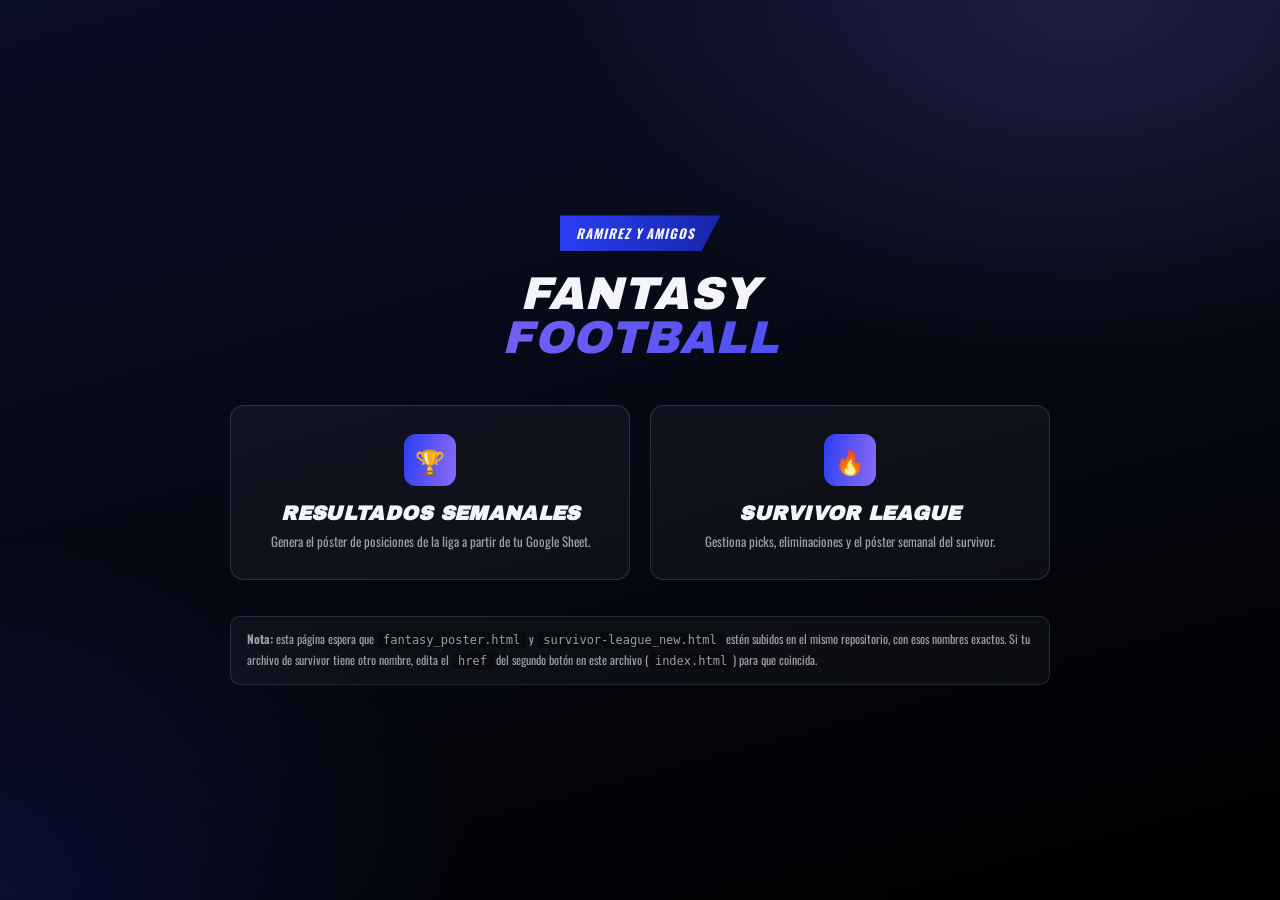
==== index.html @ d05c42fa "Add files via upload" ====
<!DOCTYPE html>
<html lang="es">
<head>
<meta charset="UTF-8">
<meta name="viewport" content="width=device-width, initial-scale=1.0">
<title>Ramirez y Amigos — Herramientas</title>
<link rel="preconnect" href="https://fonts.googleapis.com">
<link href="https://fonts.googleapis.com/css2?family=Oswald:wght@400;500;600;700&family=Archivo+Black&display=swap" rel="stylesheet">
<style>
  :root{
    --field:#050814;
    --panel:#0b1030;
    --blue:#2b3ef5;
    --purple:#8b6cf5;
    --chalk:#f4f5fb;
    --chalk-dim: rgba(244,245,251,0.62);
  }
  *{box-sizing:border-box;}
  html,body{margin:0;padding:0;}
  body{
    font-family:'Oswald', Arial, sans-serif;
    min-height:100vh;
    color:var(--chalk);
    background:
      radial-gradient(ellipse 900px 600px at 85% 0%, rgba(139,108,245,0.18) 0%, rgba(139,108,245,0) 60%),
      radial-gradient(ellipse 800px 600px at 0% 100%, rgba(43,62,245,0.16) 0%, rgba(43,62,245,0) 60%),
      linear-gradient(165deg, #0a0e26 0%, #05070f 60%, #000 100%);
    display:flex;
    align-items:center;
    justify-content:center;
    padding:24px;
  }
  .wrap{max-width:820px; width:100%; text-align:center;}

  .league-tag{
    display:inline-block;
    font-weight:700; font-style:italic; text-transform:uppercase;
    letter-spacing:1px; font-size:13px; color:var(--chalk);
    background:linear-gradient(100deg, var(--blue) 0%, #1626a8 100%);
    padding:8px 26px 8px 16px; margin-bottom:22px;
    clip-path: polygon(0 0, 100% 0, 88% 100%, 0% 100%);
  }

  .wordmark{font-family:'Archivo Black', 'Oswald', sans-serif; font-style:italic; line-height:0.95; margin-bottom:44px;}
  .wordmark .line1{font-size:46px; color:var(--chalk); letter-spacing:0.5px;}
  .wordmark .line2{
    font-size:46px; letter-spacing:0.5px;
    background: linear-gradient(100deg, var(--purple) 10%, var(--blue) 100%);
    -webkit-background-clip:text; background-clip:text; color:transparent;
  }

  .cards{display:grid; grid-template-columns:1fr 1fr; gap:20px;}
  @media (max-width:640px){ .cards{grid-template-columns:1fr;} }

  .card{
    display:block; text-decoration:none;
    background:rgba(255,255,255,0.04);
    border:1.5px solid rgba(150,165,255,0.2);
    border-radius:14px;
    padding:28px 22px;
    transition:transform .15s ease, border-color .15s ease, background .15s ease;
  }
  .card:hover{ transform:translateY(-3px); border-color:var(--purple); background:rgba(255,255,255,0.07); }
  .card .icon{
    width:52px; height:52px; margin:0 auto 16px;
    border-radius:12px;
    display:flex; align-items:center; justify-content:center;
    background:linear-gradient(100deg, var(--blue) 0%, var(--purple) 100%);
    font-size:24px;
  }
  .card h2{
    font-family:'Archivo Black', sans-serif; font-style:italic;
    font-size:20px; margin:0 0 8px; letter-spacing:0.3px; color:var(--chalk);
    text-transform:uppercase;
  }
  .card p{font-size:13px; color:var(--chalk-dim); margin:0; line-height:1.5;}

  .missing-note{
    margin-top:36px; font-size:12px; color:var(--chalk-dim);
    background:rgba(255,255,255,0.04); border:1px solid rgba(150,165,255,0.16);
    border-radius:10px; padding:12px 16px; text-align:left; line-height:1.6;
  }
  .missing-note code{background:rgba(0,0,0,0.3); padding:1px 6px; border-radius:4px;}
</style>
</head>
<body>
  <div class="wrap">
    <div class="league-tag" id="leagueTag">RAMIREZ Y AMIGOS</div>
    <div class="wordmark">
      <div class="line1">FANTASY</div>
      <div class="line2">FOOTBALL</div>
    </div>

    <div class="cards">
      <a class="card" href="fantasy_poster.html">
        <div class="icon">🏆</div>
        <h2>Resultados Semanales</h2>
        <p>Genera el póster de posiciones de la liga a partir de tu Google Sheet.</p>
      </a>
      <a class="card" href="survivor-league_new.html">
        <div class="icon">🔥</div>
        <h2>Survivor League</h2>
        <p>Gestiona picks, eliminaciones y el póster semanal del survivor.</p>
      </a>
    </div>

    <div class="missing-note">
      <strong>Nota:</strong> esta página espera que <code>fantasy_poster.html</code> y <code>survivor-league_new.html</code> estén subidos en el mismo repositorio, con esos nombres exactos. Si tu archivo de survivor tiene otro nombre, edita el <code>href</code> del segundo botón en este archivo (<code>index.html</code>) para que coincida.
    </div>
  </div>
</body>
</html>
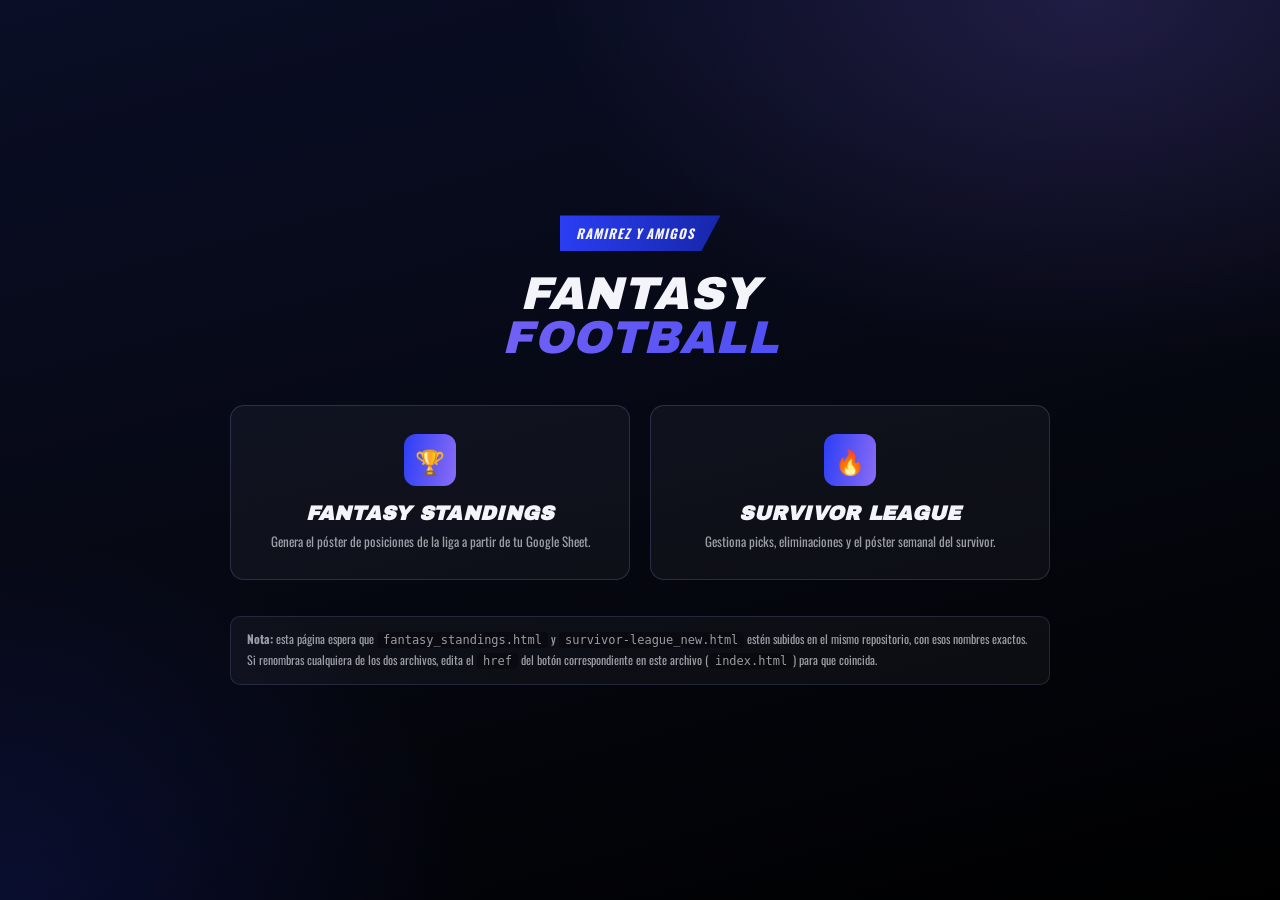
==== commit 8f97a774: "Rename fantasy poster to fantasy_standings, update survivor league page Co-Authored-By: Claude Sonne" ====
--- a/index.html
+++ b/index.html
@@ -92,9 +92,9 @@
     </div>
 
     <div class="cards">
-      <a class="card" href="fantasy_poster.html">
+      <a class="card" href="fantasy_standings.html">
         <div class="icon">🏆</div>
-        <h2>Resultados Semanales</h2>
+        <h2>Fantasy Standings</h2>
         <p>Genera el póster de posiciones de la liga a partir de tu Google Sheet.</p>
       </a>
       <a class="card" href="survivor-league_new.html">
@@ -105,7 +105,7 @@
     </div>
 
     <div class="missing-note">
-      <strong>Nota:</strong> esta página espera que <code>fantasy_poster.html</code> y <code>survivor-league_new.html</code> estén subidos en el mismo repositorio, con esos nombres exactos. Si tu archivo de survivor tiene otro nombre, edita el <code>href</code> del segundo botón en este archivo (<code>index.html</code>) para que coincida.
+      <strong>Nota:</strong> esta página espera que <code>fantasy_standings.html</code> y <code>survivor-league_new.html</code> estén subidos en el mismo repositorio, con esos nombres exactos. Si renombras cualquiera de los dos archivos, edita el <code>href</code> del botón correspondiente en este archivo (<code>index.html</code>) para que coincida.
     </div>
   </div>
 </body>
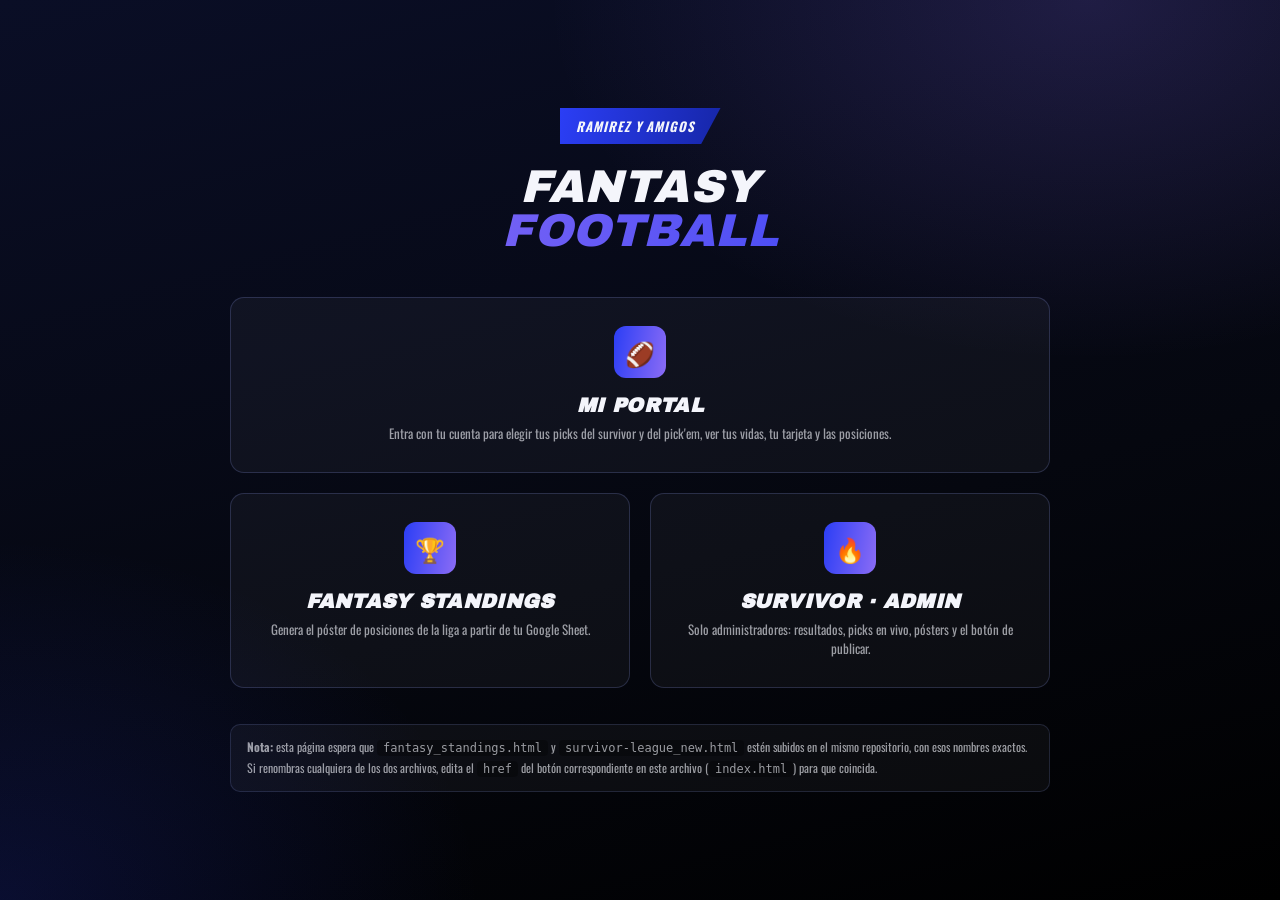
==== commit 0584a481: "Add Supabase login, player portal, and pick'em with publish flow - portal.html: players log in to ma" ====
--- a/index.html
+++ b/index.html
@@ -50,6 +50,7 @@
   }
 
   .cards{display:grid; grid-template-columns:1fr 1fr; gap:20px;}
+  .card-wide{grid-column:1 / -1;}
   @media (max-width:640px){ .cards{grid-template-columns:1fr;} }
 
   .card{
@@ -92,6 +93,11 @@
     </div>
 
     <div class="cards">
+      <a class="card card-wide" href="portal.html">
+        <div class="icon">🏈</div>
+        <h2>Mi Portal</h2>
+        <p>Entra con tu cuenta para elegir tus picks del survivor y del pick'em, ver tus vidas, tu tarjeta y las posiciones.</p>
+      </a>
       <a class="card" href="fantasy_standings.html">
         <div class="icon">🏆</div>
         <h2>Fantasy Standings</h2>
@@ -99,8 +105,8 @@
       </a>
       <a class="card" href="survivor-league_new.html">
         <div class="icon">🔥</div>
-        <h2>Survivor League</h2>
-        <p>Gestiona picks, eliminaciones y el póster semanal del survivor.</p>
+        <h2>Survivor · Admin</h2>
+        <p>Solo administradores: resultados, picks en vivo, pósters y el botón de publicar.</p>
       </a>
     </div>
 
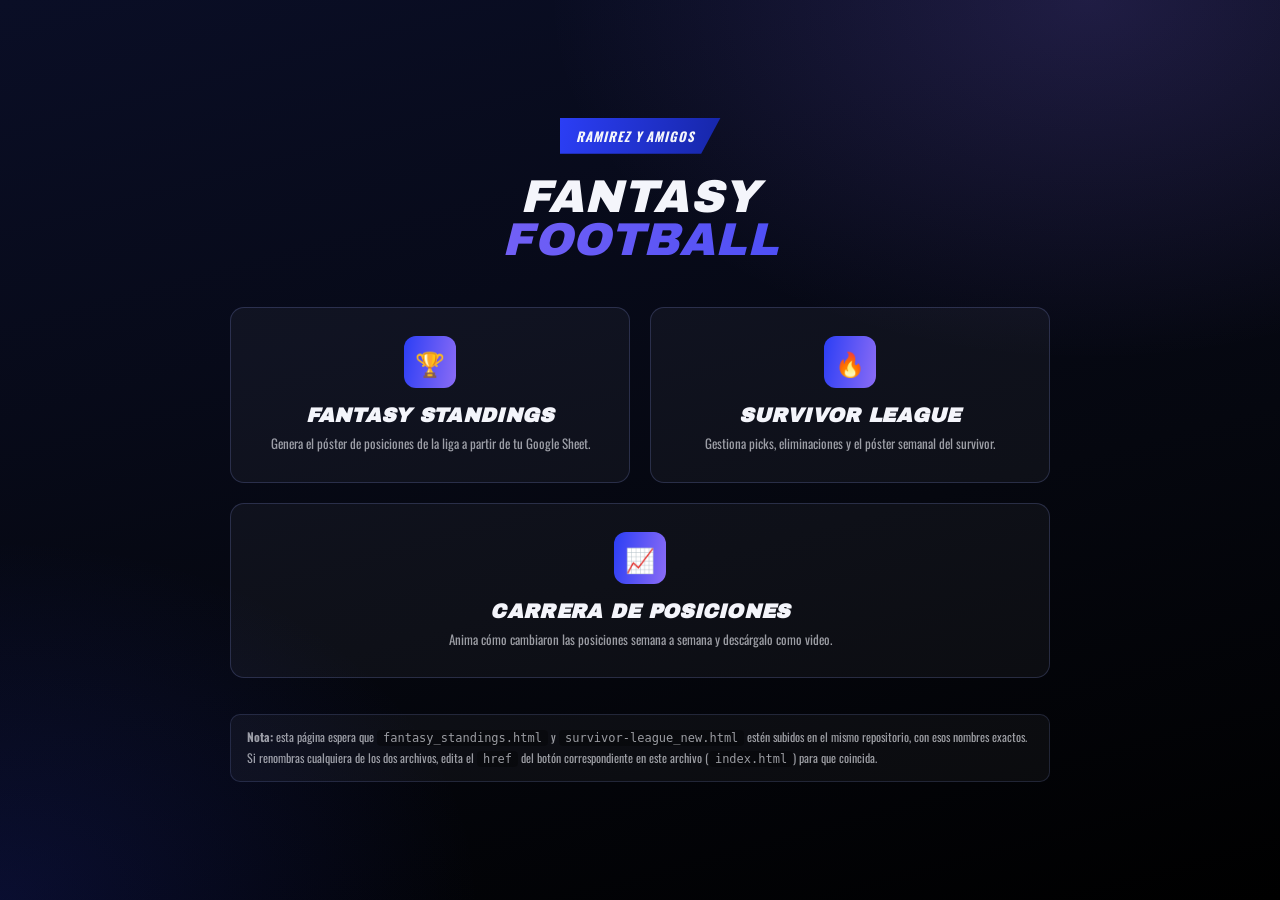
==== commit afdf3999: "Add week-by-week standings race chart page Animated bump chart (ranks or points) built from the publ" ====
--- a/index.html
+++ b/index.html
@@ -93,11 +93,6 @@
     </div>
 
     <div class="cards">
-      <a class="card card-wide" href="portal.html">
-        <div class="icon">🏈</div>
-        <h2>Mi Portal</h2>
-        <p>Entra con tu cuenta para elegir tus picks del survivor y del pick'em, ver tus vidas, tu tarjeta y las posiciones.</p>
-      </a>
       <a class="card" href="fantasy_standings.html">
         <div class="icon">🏆</div>
         <h2>Fantasy Standings</h2>
@@ -105,8 +100,13 @@
       </a>
       <a class="card" href="survivor-league_new.html">
         <div class="icon">🔥</div>
-        <h2>Survivor · Admin</h2>
-        <p>Solo administradores: resultados, picks en vivo, pósters y el botón de publicar.</p>
+        <h2>Survivor League</h2>
+        <p>Gestiona picks, eliminaciones y el póster semanal del survivor.</p>
+      </a>
+      <a class="card card-wide" href="race.html">
+        <div class="icon">📈</div>
+        <h2>Carrera de Posiciones</h2>
+        <p>Anima cómo cambiaron las posiciones semana a semana y descárgalo como video.</p>
       </a>
     </div>
 
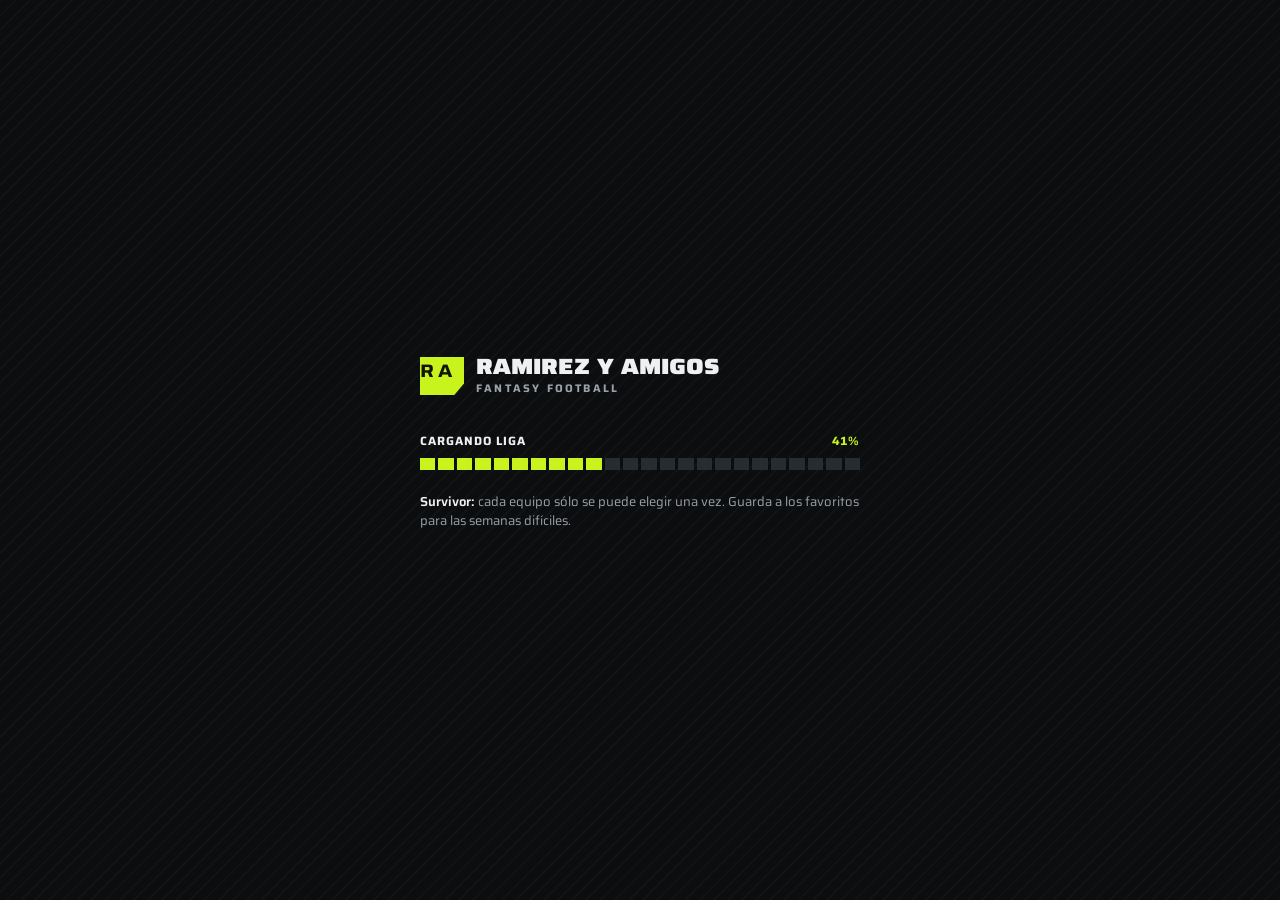
==== commit a0963ab7: "Redesign UI with dashboard theme and fix all-survived survivor weeks - Landing page rebuilt as a cha" ====
--- a/index.html
+++ b/index.html
@@ -3,116 +3,487 @@
 <head>
 <meta charset="UTF-8">
 <meta name="viewport" content="width=device-width, initial-scale=1.0">
-<title>Ramirez y Amigos — Herramientas</title>
+<title>Ramirez y Amigos — Fantasy Football</title>
 <link rel="preconnect" href="https://fonts.googleapis.com">
-<link href="https://fonts.googleapis.com/css2?family=Oswald:wght@400;500;600;700&family=Archivo+Black&display=swap" rel="stylesheet">
+<link rel="preconnect" href="https://fonts.gstatic.com" crossorigin>
+<link href="https://fonts.googleapis.com/css2?family=Saira:wdth,wght@100..125,300..900&display=swap" rel="stylesheet">
 <style>
   :root{
-    --field:#050814;
-    --panel:#0b1030;
-    --blue:#2b3ef5;
-    --purple:#8b6cf5;
-    --chalk:#f4f5fb;
-    --chalk-dim: rgba(244,245,251,0.62);
+    --bg:#0b0d0f;
+    --surface:#15181b;
+    --surface-2:#1d2125;
+    --surface-3:#272c31;
+    --line:rgba(255,255,255,0.07);
+    --text:#eef0f1;
+    --dim:#9aa1a8;
+    --faint:#646c74;
+    --lime:#c8f31d;
+    --lime-ink:#101400;
+    --strip:#d9dcdf;
+    --gold:#f4c724;
+    --stripes:repeating-linear-gradient(135deg, rgba(255,255,255,0.022) 0 2px, transparent 2px 10px);
   }
   *{box-sizing:border-box;}
-  html,body{margin:0;padding:0;}
+  html,body{margin:0;}
   body{
-    font-family:'Oswald', Arial, sans-serif;
-    min-height:100vh;
-    color:var(--chalk);
-    background:
-      radial-gradient(ellipse 900px 600px at 85% 0%, rgba(139,108,245,0.18) 0%, rgba(139,108,245,0) 60%),
-      radial-gradient(ellipse 800px 600px at 0% 100%, rgba(43,62,245,0.16) 0%, rgba(43,62,245,0) 60%),
-      linear-gradient(165deg, #0a0e26 0%, #05070f 60%, #000 100%);
-    display:flex;
-    align-items:center;
-    justify-content:center;
-    padding:24px;
-  }
-  .wrap{max-width:820px; width:100%; text-align:center;}
-
-  .league-tag{
-    display:inline-block;
-    font-weight:700; font-style:italic; text-transform:uppercase;
-    letter-spacing:1px; font-size:13px; color:var(--chalk);
-    background:linear-gradient(100deg, var(--blue) 0%, #1626a8 100%);
-    padding:8px 26px 8px 16px; margin-bottom:22px;
-    clip-path: polygon(0 0, 100% 0, 88% 100%, 0% 100%);
-  }
-
-  .wordmark{font-family:'Archivo Black', 'Oswald', sans-serif; font-style:italic; line-height:0.95; margin-bottom:44px;}
-  .wordmark .line1{font-size:46px; color:var(--chalk); letter-spacing:0.5px;}
-  .wordmark .line2{
-    font-size:46px; letter-spacing:0.5px;
-    background: linear-gradient(100deg, var(--purple) 10%, var(--blue) 100%);
-    -webkit-background-clip:text; background-clip:text; color:transparent;
-  }
-
-  .cards{display:grid; grid-template-columns:1fr 1fr; gap:20px;}
-  .card-wide{grid-column:1 / -1;}
-  @media (max-width:640px){ .cards{grid-template-columns:1fr;} }
-
-  .card{
-    display:block; text-decoration:none;
-    background:rgba(255,255,255,0.04);
-    border:1.5px solid rgba(150,165,255,0.2);
-    border-radius:14px;
-    padding:28px 22px;
-    transition:transform .15s ease, border-color .15s ease, background .15s ease;
-  }
-  .card:hover{ transform:translateY(-3px); border-color:var(--purple); background:rgba(255,255,255,0.07); }
-  .card .icon{
-    width:52px; height:52px; margin:0 auto 16px;
-    border-radius:12px;
-    display:flex; align-items:center; justify-content:center;
-    background:linear-gradient(100deg, var(--blue) 0%, var(--purple) 100%);
-    font-size:24px;
-  }
-  .card h2{
-    font-family:'Archivo Black', sans-serif; font-style:italic;
-    font-size:20px; margin:0 0 8px; letter-spacing:0.3px; color:var(--chalk);
-    text-transform:uppercase;
-  }
-  .card p{font-size:13px; color:var(--chalk-dim); margin:0; line-height:1.5;}
-
-  .missing-note{
-    margin-top:36px; font-size:12px; color:var(--chalk-dim);
-    background:rgba(255,255,255,0.04); border:1px solid rgba(150,165,255,0.16);
-    border-radius:10px; padding:12px 16px; text-align:left; line-height:1.6;
-  }
-  .missing-note code{background:rgba(0,0,0,0.3); padding:1px 6px; border-radius:4px;}
+    min-height:100vh; background:var(--bg); color:var(--text);
+    font-family:'Saira', system-ui, sans-serif; font-size:14px;
+    -webkit-font-smoothing:antialiased;
+  }
+  /* Resplandor lima arriba y filo lima a la izquierda, como en la referencia */
+  body::before{
+    content:""; position:fixed; inset:0 0 auto 0; height:340px; pointer-events:none; z-index:0;
+    background:radial-gradient(ellipse 70% 100% at 50% 0%, rgba(200,243,29,0.20) 0%, rgba(200,243,29,0) 70%);
+  }
+  body::after{
+    content:""; position:fixed; left:0; top:0; bottom:0; width:5px; pointer-events:none; z-index:0;
+    background:linear-gradient(180deg, var(--lime) 0%, rgba(200,243,29,0.25) 60%, rgba(200,243,29,0) 100%);
+  }
+  a{color:inherit;}
+  .wide{font-stretch:125%; font-weight:800; text-transform:uppercase; letter-spacing:.01em;}
+  .mk{display:inline-flex; align-items:center; gap:7px;}
+  .mk::before{
+    content:""; width:11px; height:8px; flex:0 0 auto; background:var(--lime);
+    clip-path:polygon(0 0, 62% 0, 100% 50%, 62% 100%, 0 100%);
+  }
+
+  .shell{position:relative; z-index:1; max-width:1240px; margin:0 auto; padding:28px clamp(16px,3vw,32px) 48px;}
+
+  /* ───────── Barra superior ───────── */
+  .topbar{display:flex; align-items:stretch; background:var(--surface); border:1px solid var(--line); min-height:58px;}
+  .brand{
+    display:flex; align-items:center; gap:12px; padding:0 22px 0 16px;
+    background:var(--lime); color:var(--lime-ink); text-decoration:none;
+  }
+  .brand__mark{
+    width:34px; height:30px; display:grid; place-items:center;
+    background:var(--lime-ink); color:var(--lime); font-stretch:125%; font-weight:900; font-size:14px;
+    clip-path:polygon(0 0,100% 0,100% 70%,78% 100%,0 100%);
+  }
+  .brand__name{line-height:1;}
+  .brand__name b{display:block; font-stretch:125%; font-weight:900; font-size:16px; letter-spacing:.01em;}
+  .brand__name span{font-size:10px; font-weight:700; letter-spacing:.2em; text-transform:uppercase;}
+  .role{
+    display:flex; flex-direction:column; justify-content:center; gap:1px; padding:0 18px;
+    background:var(--surface-3); min-width:170px;
+  }
+  .role small{font-size:11px; color:var(--dim);}
+  .role b{font-stretch:125%; font-weight:800; font-size:13px; text-transform:uppercase;}
+  .nav{display:flex; align-items:stretch; margin:0 auto; padding:0 12px;}
+  .nav a{
+    position:relative; display:flex; align-items:center; gap:8px; padding:0 16px;
+    text-decoration:none; font-stretch:115%; font-weight:700; font-size:12px; letter-spacing:.06em;
+    text-transform:uppercase; color:var(--dim); transition:color .2s;
+  }
+  .nav a svg{width:15px; height:15px;}
+  .nav a::after{
+    content:""; position:absolute; left:12px; right:12px; top:0; height:3px; background:var(--lime);
+    transform:scaleX(0); transition:transform .3s cubic-bezier(.7,0,.2,1);
+  }
+  .nav a:hover, .nav a.is-current{color:var(--text);}
+  .nav a:hover::after, .nav a.is-current::after{transform:scaleX(1);}
+  .season-pill{
+    align-self:center; margin-right:14px; display:inline-flex; align-items:center; gap:8px;
+    padding:7px 14px; border-radius:99px; background:var(--lime); color:var(--lime-ink);
+    font-stretch:115%; font-weight:800; font-size:11px; letter-spacing:.08em; text-transform:uppercase; white-space:nowrap;
+  }
+  .season-pill::before{content:""; width:7px; height:7px; border-radius:50%; background:var(--lime-ink);}
+
+  .subnav{
+    display:flex; justify-content:center; gap:28px; padding:9px 16px;
+    background:var(--strip); color:#22262a; font-size:12px; font-weight:500;
+  }
+  .subnav a{text-decoration:none;}
+  .subnav a:hover{text-decoration:underline; text-underline-offset:3px;}
+
+  /* ───────── Panel principal ───────── */
+  .board{
+    background:var(--surface) var(--stripes); border:1px solid var(--line); border-top:0;
+    padding:clamp(20px,3vw,34px);
+  }
+  .overview{display:grid; grid-template-columns:minmax(0,1.15fr) minmax(0,1fr) minmax(0,.9fr); gap:28px; align-items:start;}
+  .greet{font-size:22px; font-weight:600; margin:0 0 16px; font-stretch:105%;}
+  .tiles{display:grid; grid-template-columns:repeat(3,1fr); gap:6px;}
+  .tile{
+    position:relative; overflow:hidden; background:var(--surface-2); padding:44px 12px 12px; min-height:118px;
+  }
+  .tile__icon{position:absolute; top:10px; right:10px; width:40px; height:40px; color:rgba(255,255,255,0.08);}
+  .tile__num{font-stretch:110%; font-weight:700; font-size:30px; line-height:1; font-variant-numeric:tabular-nums;}
+  .tile__lbl{font-size:12px; color:var(--dim); margin-top:6px;}
+  .wide-btn{margin-top:6px; width:100%;}
+  .meta{margin-top:12px; font-size:11px; color:var(--faint);}
+
+  .block-head{font-size:13px; font-weight:600; margin-bottom:6px;}
+  .block-sub{font-size:12px; color:var(--faint); line-height:1.4; margin-bottom:14px;}
+  .level{display:flex; align-items:center; gap:10px; margin:2px 0 4px;}
+  .level__badge{width:22px; height:24px; background:var(--lime); clip-path:polygon(50% 0,100% 22%,100% 74%,50% 100%,0 74%,0 22%);}
+  .level__name{font-size:30px; line-height:1;}
+  .level__sub{font-size:12px; color:var(--dim); margin-bottom:12px;}
+  .segs{display:grid; grid-template-columns:repeat(18,1fr); gap:3px; margin-bottom:8px;}
+  .segs i{height:12px; background:var(--surface-3); transform-origin:left;}
+  .segs i.on{background:var(--lime);}
+  .segs i.now{background:var(--lime); box-shadow:0 0 12px rgba(200,243,29,0.7);}
+  .segs-legend{display:flex; justify-content:space-between; font-size:11px; color:var(--faint); font-weight:600; text-transform:uppercase;}
+  .badges{display:flex; gap:8px; margin-top:20px; align-items:center;}
+  .hex{
+    width:36px; height:40px; display:grid; place-items:center; background:var(--lime); color:var(--lime-ink);
+    clip-path:polygon(50% 0,100% 25%,100% 75%,50% 100%,0 75%,0 25%);
+  }
+  .hex svg{width:18px; height:18px;}
+
+  .club{background:#262041; padding:16px; position:relative; overflow:hidden;}
+  .club::before{content:""; position:absolute; inset:0; background:var(--stripes); pointer-events:none;}
+  .club__top{display:flex; gap:14px; align-items:center; position:relative;}
+  .club__logo{
+    width:62px; height:62px; flex:0 0 auto; display:grid; place-items:center;
+    background:#6b3fd4; font-stretch:125%; font-weight:900; font-size:22px; color:#fff;
+  }
+  .club__name{font-size:20px; line-height:1; display:flex; align-items:center; gap:8px;}
+  .tag-gold{font-size:9px; font-weight:800; letter-spacing:.08em; padding:2px 5px; background:var(--gold); color:#221a00; font-stretch:115%;}
+  .club__note{font-size:11px; color:var(--dim); margin:4px 0 8px;}
+  .club__stats{display:flex; gap:18px;}
+  .club__stats b{display:block; font-size:22px; line-height:1; font-stretch:110%;}
+  .club__stats span{font-size:10px; color:var(--dim);}
+  .next{background:var(--surface-2); padding:14px 16px; margin-top:6px;}
+  .next__row{display:flex; justify-content:space-between; align-items:center; font-size:12px; margin-bottom:10px;}
+  .next__row a{font-size:10px; font-weight:800; letter-spacing:.08em; text-transform:uppercase; text-decoration:none; font-stretch:115%;}
+  .next__title{font-size:15px; line-height:1.1; margin-bottom:8px;}
+  .next__meta{display:flex; justify-content:space-between; font-size:11px; color:var(--dim);}
+
+  /* ───────── Pestañas + tarjetas de herramientas ───────── */
+  .tabs{display:flex; gap:28px; border-bottom:1px solid var(--line); margin:34px 0 22px; position:relative;}
+  .tabs button{
+    background:none; border:0; padding:0 0 12px; cursor:pointer; font:inherit; font-size:13px; font-weight:500;
+    color:var(--faint); transition:color .2s;
+  }
+  .tabs button.is-on{color:var(--text);}
+  .tabs__ink{position:absolute; bottom:-1px; left:0; height:2px; background:var(--lime);}
+
+  .tools{display:grid; grid-template-columns:repeat(3,1fr); gap:14px;}
+  .tool{
+    position:relative; overflow:hidden; display:flex; flex-direction:column;
+    background:var(--surface-3) var(--stripes); padding:18px; min-height:236px;
+    text-decoration:none; transition:transform .3s cubic-bezier(.2,.7,.2,1), box-shadow .3s;
+  }
+  .tool::after{
+    content:""; position:absolute; inset:0; pointer-events:none; border:1px solid transparent; transition:border-color .25s;
+  }
+  .tool:hover{transform:translateY(-4px); box-shadow:0 18px 40px rgba(0,0,0,0.45);}
+  .tool:hover::after, .tool:focus-visible::after{border-color:var(--lime);}
+  .tool:focus-visible{outline:none;}
+  .tool--featured{background:linear-gradient(140deg, #3a2a6a 0%, #2a2440 45%, #242a2f 100%);}
+  .tool--featured::before{content:""; position:absolute; inset:0; background:var(--stripes); pointer-events:none;}
+  .tool > *{position:relative;}
+  .tool__flag{font-size:10px; font-weight:800; letter-spacing:.1em; color:var(--lime); text-transform:uppercase; margin-bottom:4px; font-stretch:115%;}
+  .tool__title{font-size:17px; line-height:1.08; margin:0 0 6px;}
+  .tool__place{display:flex; align-items:center; gap:6px; font-size:12px; color:var(--dim); margin-bottom:12px;}
+  .tool__place svg{width:12px; height:12px;}
+  .chips{display:flex; flex-wrap:wrap; gap:5px; margin-bottom:16px;}
+  .chips span{
+    background:rgba(255,255,255,0.08); color:var(--dim); padding:3px 8px;
+    font-size:10px; font-weight:700; letter-spacing:.06em; text-transform:uppercase;
+  }
+  .tool__line{font-size:13px; font-weight:500; margin-bottom:auto;}
+  .tool__foot{display:flex; justify-content:space-between; align-items:center; gap:10px; margin-top:18px; font-size:11px; color:var(--dim);}
+
+  /* Botón: rectángulo blanco con chevrón; el relleno lima barre al pasar (patrón uiverse) */
+  .btn{
+    position:relative; isolation:isolate; overflow:hidden; display:inline-flex; align-items:center; justify-content:center; gap:8px;
+    padding:7px 12px; background:#f2f3f4; color:#111; border:0; cursor:pointer; text-decoration:none;
+    font-family:inherit; font-stretch:115%; font-weight:800; font-size:11px; letter-spacing:.06em; text-transform:uppercase; white-space:nowrap;
+  }
+  .btn::before{
+    content:""; position:absolute; inset:0; z-index:-1; background:var(--lime);
+    transform:scaleX(0); transform-origin:left; transition:transform .35s cubic-bezier(.7,0,.2,1);
+  }
+  .btn svg{width:10px; height:10px; transition:transform .3s ease;}
+  .btn:hover::before, .tool:hover .btn::before, .tool:focus-visible .btn::before{transform:scaleX(1);}
+  .btn:hover svg, .tool:hover .btn svg{transform:translateX(3px);}
+  .btn--lime{background:var(--lime);}
+  .btn--lime::before{background:#fff;}
+
+  /* ───────── Pantalla de carga ───────── */
+  .loader{
+    position:fixed; inset:0; z-index:50; display:grid; place-items:center;
+    background:var(--bg) var(--stripes);
+  }
+  .loader__box{width:min(440px, calc(100% - 32px));}
+  .loader__brand{display:flex; align-items:center; gap:12px; margin-bottom:34px;}
+  .loader__brand .brand__mark{background:var(--lime); color:var(--lime-ink); width:44px; height:38px; font-size:18px;}
+  .loader__brand b{font-stretch:125%; font-weight:900; font-size:22px; text-transform:uppercase; line-height:1;}
+  .loader__brand span{display:block; font-size:11px; color:var(--dim); letter-spacing:.2em; text-transform:uppercase; font-weight:700;}
+  .loader__row{display:flex; justify-content:space-between; font-size:12px; font-weight:700; text-transform:uppercase; letter-spacing:.08em; margin-bottom:8px;}
+  .loader__row b{color:var(--lime); font-variant-numeric:tabular-nums;}
+  .loader .segs{grid-template-columns:repeat(24,1fr);}
+  .loader__tip{margin-top:22px; font-size:13px; color:var(--dim); line-height:1.5; min-height:40px;}
+  .loader__tip b{color:var(--text); font-weight:600;}
+  .loader.is-gone{display:none;}
+
+  @media (max-width:1020px){
+    .overview{grid-template-columns:1fr 1fr;}
+    .overview > :last-child{grid-column:1 / -1;}
+    .tools{grid-template-columns:1fr 1fr;}
+  }
+  @media (max-width:760px){
+    .topbar{flex-wrap:wrap;}
+    .role{display:none;}
+    .nav{order:3; width:100%; border-top:1px solid var(--line); overflow-x:auto; margin:0; padding:0 4px; min-height:46px;}
+    .nav a{padding:0 12px;}
+    .season-pill{margin-left:auto;}
+    .subnav{gap:16px; flex-wrap:wrap;}
+    .overview, .tools{grid-template-columns:1fr;}
+  }
+  @media (max-width:420px){ .brand__name span{display:none;} .tile__num{font-size:24px;} }
 </style>
 </head>
 <body>
-  <div class="wrap">
-    <div class="league-tag" id="leagueTag">RAMIREZ Y AMIGOS</div>
-    <div class="wordmark">
-      <div class="line1">FANTASY</div>
-      <div class="line2">FOOTBALL</div>
-    </div>
-
-    <div class="cards">
-      <a class="card" href="fantasy_standings.html">
-        <div class="icon">🏆</div>
-        <h2>Fantasy Standings</h2>
-        <p>Genera el póster de posiciones de la liga a partir de tu Google Sheet.</p>
-      </a>
-      <a class="card" href="survivor-league_new.html">
-        <div class="icon">🔥</div>
-        <h2>Survivor League</h2>
-        <p>Gestiona picks, eliminaciones y el póster semanal del survivor.</p>
-      </a>
-      <a class="card card-wide" href="race.html">
-        <div class="icon">📈</div>
-        <h2>Carrera de Posiciones</h2>
-        <p>Anima cómo cambiaron las posiciones semana a semana y descárgalo como video.</p>
-      </a>
-    </div>
-
-    <div class="missing-note">
-      <strong>Nota:</strong> esta página espera que <code>fantasy_standings.html</code> y <code>survivor-league_new.html</code> estén subidos en el mismo repositorio, con esos nombres exactos. Si renombras cualquiera de los dos archivos, edita el <code>href</code> del botón correspondiente en este archivo (<code>index.html</code>) para que coincida.
+
+  <div class="loader" id="loader" aria-hidden="true">
+    <div class="loader__box">
+      <div class="loader__brand">
+        <span class="brand__mark">RA</span>
+        <div><b>Ramirez y Amigos</b><span>Fantasy Football</span></div>
+      </div>
+      <div class="loader__row"><span>Cargando liga</span><b id="pct">0%</b></div>
+      <div class="segs" id="loadSegs"></div>
+      <p class="loader__tip" id="tip"></p>
     </div>
   </div>
+
+  <div class="shell">
+    <header class="topbar">
+      <a class="brand" href="index.html">
+        <span class="brand__mark">RA</span>
+        <span class="brand__name"><b>Ramirez</b><span>y Amigos</span></span>
+      </a>
+      <div class="role"><small>Liga de</small><b>Fantasy NFL</b></div>
+      <nav class="nav" aria-label="Herramientas">
+        <a class="is-current" href="index.html">
+          <svg viewBox="0 0 24 24" fill="currentColor"><path d="M12 3 2 11h3v9h5v-6h4v6h5v-9h3z"/></svg>Inicio</a>
+        <a href="fantasy_standings.html">
+          <svg viewBox="0 0 24 24" fill="currentColor"><path d="M7 3h10v3h4v3a5 5 0 0 1-5 5h-.3A5 5 0 0 1 13 16.9V19h4v2H7v-2h4v-2.1A5 5 0 0 1 8.3 14H8a5 5 0 0 1-5-5V6h4zm10 5v4a3 3 0 0 0 2-3V8zM5 8v1a3 3 0 0 0 2 3V8z"/></svg>Standings</a>
+        <a href="survivor-league_new.html">
+          <svg viewBox="0 0 24 24" fill="currentColor"><path d="M12 2l8 3v6c0 5-3.4 9.3-8 11-4.6-1.7-8-6-8-11V5z"/></svg>Survivor</a>
+        <a href="race.html">
+          <svg viewBox="0 0 24 24" fill="none" stroke="currentColor" stroke-width="2.4"><path d="M3 17l6-6 4 4 8-8"/></svg>Carrera</a>
+      </nav>
+      <span class="season-pill">Temporada 2026</span>
+    </header>
+    <div class="subnav">
+      <a href="fantasy_standings.html">Póster de posiciones</a>
+      <a href="survivor-league_new.html">Tabla del survivor</a>
+      <a href="race.html">Video de la carrera</a>
+    </div>
+
+    <main class="board">
+      <section class="overview">
+        <div class="reveal">
+          <h1 class="greet">Hola, bienvenido de vuelta</h1>
+          <div class="tiles">
+            <div class="tile">
+              <svg class="tile__icon" viewBox="0 0 24 24" fill="currentColor"><path d="M4 5h16v15H4zM4 9h16M8 3v4M16 3v4" stroke="currentColor" stroke-width="2" fill="none"/></svg>
+              <div class="tile__num" data-count id="stWeek">—</div>
+              <div class="tile__lbl mk">Semana</div>
+            </div>
+            <div class="tile">
+              <svg class="tile__icon" viewBox="0 0 24 24" fill="currentColor"><path d="M12 2l8 3v6c0 5-3.4 9.3-8 11-4.6-1.7-8-6-8-11V5z"/></svg>
+              <div class="tile__num" data-count id="stAlive">—</div>
+              <div class="tile__lbl mk">Vivos</div>
+            </div>
+            <div class="tile">
+              <svg class="tile__icon" viewBox="0 0 24 24" fill="currentColor"><path d="M12 2a8 8 0 0 0-8 8c0 3 1.6 5 3 6v3h10v-3c1.4-1 3-3 3-6a8 8 0 0 0-8-8zM9 10a1.5 1.5 0 1 1 0 3 1.5 1.5 0 0 1 0-3zm6 0a1.5 1.5 0 1 1 0 3 1.5 1.5 0 0 1 0-3z"/></svg>
+              <div class="tile__num" data-count id="stOut">—</div>
+              <div class="tile__lbl mk">Eliminados</div>
+            </div>
+          </div>
+          <a class="btn wide-btn" href="survivor-league_new.html">Ver tabla del survivor
+            <svg viewBox="0 0 10 10" fill="none" stroke="currentColor" stroke-width="2"><path d="M3 1l4 4-4 4"/></svg></a>
+          <div class="meta" id="metaLine">Los datos se leen de lo que guardaron las herramientas en este navegador.</div>
+        </div>
+
+        <div class="reveal">
+          <div class="block-head mk">Temporada regular</div>
+          <div class="level">
+            <span class="level__badge"></span>
+            <span class="level__name wide" id="lvlName">Sin semana</span>
+          </div>
+          <div class="level__sub" id="lvlSub">Pon el número de semana en Fantasy Standings y aparecerá aquí</div>
+          <div class="segs" id="seasonSegs"></div>
+          <div class="segs-legend"><span>Semana 1</span><span id="lvlLeft">Semana 18</span></div>
+          <div class="block-head mk" style="margin-top:22px;">Herramientas</div>
+          <div class="badges">
+            <a class="hex" href="fantasy_standings.html" title="Fantasy Standings">
+              <svg viewBox="0 0 24 24" fill="currentColor"><path d="M7 3h10v3h4v3a5 5 0 0 1-5 5h-.3A5 5 0 0 1 13 16.9V19h4v2H7v-2h4v-2.1A5 5 0 0 1 8.3 14H8a5 5 0 0 1-5-5V6h4z"/></svg></a>
+            <a class="hex" href="survivor-league_new.html" title="Survivor League">
+              <svg viewBox="0 0 24 24" fill="currentColor"><path d="M12 2l8 3v6c0 5-3.4 9.3-8 11-4.6-1.7-8-6-8-11V5z"/></svg></a>
+            <a class="hex" href="race.html" title="Carrera de Posiciones">
+              <svg viewBox="0 0 24 24" fill="none" stroke="currentColor" stroke-width="3"><path d="M3 17l6-6 4 4 8-8"/></svg></a>
+          </div>
+        </div>
+
+        <div class="reveal">
+          <div class="club">
+            <div class="club__top">
+              <div class="club__logo">RA</div>
+              <div>
+                <div class="club__name wide"><span id="leagueName">Ramirez y Amigos</span> <span class="tag-gold">Liga</span></div>
+                <div class="club__note">Tu liga de fantasía</div>
+                <div class="club__stats">
+                  <div><b id="stTotal">—</b><span>Jugadores</span></div>
+                  <div><b id="stRate">—</b><span>Siguen vivos</span></div>
+                </div>
+              </div>
+            </div>
+          </div>
+          <div class="next">
+            <div class="next__row"><span class="mk">Siguiente paso</span><a href="fantasy_standings.html">Abrir</a></div>
+            <div class="next__title wide" id="nextTitle">Póster de la semana</div>
+            <div class="next__meta"><span>Google Sheet → PNG</span><span id="nextWeek"></span></div>
+          </div>
+        </div>
+      </section>
+
+      <div class="tabs" role="tablist">
+        <button class="is-on" type="button">Herramientas</button>
+        <button type="button" disabled>Archivo de temporadas</button>
+        <span class="tabs__ink" id="tabsInk"></span>
+      </div>
+
+      <section class="tools">
+        <a class="tool" href="fantasy_standings.html">
+          <h2 class="tool__title wide">Fantasy Standings</h2>
+          <div class="tool__place"><svg viewBox="0 0 12 12" fill="currentColor"><path d="M6 0a4 4 0 0 0-4 4c0 3 4 8 4 8s4-5 4-8a4 4 0 0 0-4-4zm0 5.5a1.5 1.5 0 1 1 0-3 1.5 1.5 0 0 1 0 3z"/></svg>Desde tu Google Sheet</div>
+          <div class="chips"><span>Póster</span><span>PNG / JPG</span><span>Semanal</span></div>
+          <div class="tool__line mk">Tabla de posiciones de la liga</div>
+          <div class="tool__foot"><span>Lista o dos columnas</span>
+            <span class="btn">Abrir herramienta <svg viewBox="0 0 10 10" fill="none" stroke="currentColor" stroke-width="2"><path d="M3 1l4 4-4 4"/></svg></span></div>
+        </a>
+        <a class="tool tool--featured" href="survivor-league_new.html">
+          <div class="tool__flag">Destacado</div>
+          <h2 class="tool__title wide">Survivor League</h2>
+          <div class="tool__place"><svg viewBox="0 0 12 12" fill="currentColor"><path d="M6 0a4 4 0 0 0-4 4c0 3 4 8 4 8s4-5 4-8a4 4 0 0 0-4-4zm0 5.5a1.5 1.5 0 1 1 0-3 1.5 1.5 0 0 1 0 3z"/></svg>Quiniela de eliminación</div>
+          <div class="chips"><span>Picks</span><span>Vidas</span><span>Tarjetas</span></div>
+          <div class="tool__line mk">Picks, eliminaciones y póster semanal</div>
+          <div class="tool__foot"><span id="survFoot">Un equipo por semana</span>
+            <span class="btn btn--lime">Abrir herramienta <svg viewBox="0 0 10 10" fill="none" stroke="currentColor" stroke-width="2"><path d="M3 1l4 4-4 4"/></svg></span></div>
+        </a>
+        <a class="tool" href="race.html">
+          <h2 class="tool__title wide">Carrera de Posiciones</h2>
+          <div class="tool__place"><svg viewBox="0 0 12 12" fill="currentColor"><path d="M6 0a4 4 0 0 0-4 4c0 3 4 8 4 8s4-5 4-8a4 4 0 0 0-4-4zm0 5.5a1.5 1.5 0 1 1 0-3 1.5 1.5 0 0 1 0 3z"/></svg>Puntos acumulados</div>
+          <div class="chips"><span>Animación</span><span>Video</span><span>4:5 / 16:9</span></div>
+          <div class="tool__line mk">Cómo cambiaron las posiciones</div>
+          <div class="tool__foot"><span>Semana a semana</span>
+            <span class="btn">Abrir herramienta <svg viewBox="0 0 10 10" fill="none" stroke="currentColor" stroke-width="2"><path d="M3 1l4 4-4 4"/></svg></span></div>
+        </a>
+      </section>
+    </main>
+  </div>
+
+<script src="https://cdnjs.cloudflare.com/ajax/libs/gsap/3.12.5/gsap.min.js"></script>
+<script>
+(function(){
+  var SEASON_WEEKS = 18;
+  var TIPS = [
+    ['Survivor', 'cada equipo sólo se puede elegir una vez. Guarda a los favoritos para las semanas difíciles.'],
+    ['Consejo', 'revisa el reporte de lesiones antes del jueves.'],
+    ['Standings', 'el póster se arma directo desde el Google Sheet de la liga.'],
+    ['Carrera', 'exporta el video y mándalo al grupo antes del lunes.']
+  ];
+  var $ = function(id){ return document.getElementById(id); };
+  function read(key){ try { return JSON.parse(localStorage.getItem(key) || 'null'); } catch(e){ return null; } }
+
+  // ───── Datos reales guardados por las herramientas ─────
+  var fantasy = read('fantasy-poster-core') || {};
+  var surv = read('ra-survivor-summary');
+  var week = parseInt(fantasy.semana, 10);
+  if (!(week >= 1)) week = 0;
+  week = Math.min(week, SEASON_WEEKS);
+  if (fantasy.leagueName) $('leagueName').textContent = fantasy.leagueName;
+  if (week){
+    $('stWeek').textContent = week;
+    $('lvlName').textContent = 'Semana ' + week;
+    $('lvlSub').textContent = 'De ' + SEASON_WEEKS + ' semanas de temporada regular';
+    $('lvlLeft').textContent = (SEASON_WEEKS - week) ? 'Faltan ' + (SEASON_WEEKS - week) : 'Última semana';
+    $('nextWeek').textContent = 'Semana ' + week;
+  }
+  if (surv && surv.total){
+    $('stAlive').textContent = surv.alive;
+    $('stOut').textContent = surv.out;
+    $('stTotal').textContent = surv.total;
+    $('stRate').textContent = Math.round(surv.alive / surv.total * 100) + '%';
+    $('survFoot').textContent = surv.alive + ' de ' + surv.total + ' siguen vivos';
+    $('metaLine').textContent = 'Survivor actualizado: ' + new Date(surv.savedAt).toLocaleString('es-MX', {day:'2-digit', month:'2-digit', hour:'2-digit', minute:'2-digit'});
+  }
+
+  function fillSegs(el, n, on){
+    for (var i = 0; i < n; i++){
+      var s = document.createElement('i');
+      if (i < on) s.className = (i === on - 1) ? 'now' : 'on';
+      el.appendChild(s);
+    }
+  }
+  fillSegs($('seasonSegs'), SEASON_WEEKS, week);
+  fillSegs($('loadSegs'), 24, 0);
+
+  var tip = TIPS[Math.floor(Math.random() * TIPS.length)];
+  $('tip').innerHTML = '<b>' + tip[0] + ':</b> ' + tip[1];
+
+  // Línea lima bajo la pestaña activa
+  var on = document.querySelector('.tabs button.is-on'), ink = $('tabsInk');
+  function placeInk(){ ink.style.width = on.offsetWidth + 'px'; ink.style.transform = 'translateX(' + on.offsetLeft + 'px)'; }
+  placeInk(); window.addEventListener('resize', placeInk);
+
+  var loader = $('loader');
+  var reduce = window.matchMedia('(prefers-reduced-motion: reduce)').matches;
+  if (typeof window.gsap === 'undefined' || reduce){ loader.classList.add('is-gone'); return; }
+
+  var seen = false;
+  try { seen = sessionStorage.getItem('ra-intro-seen') === '1'; sessionStorage.setItem('ra-intro-seen', '1'); } catch(e){}
+
+  // ───── Carga: barra segmentada que se llena a tirones ─────
+  var loadSegs = $('loadSegs').children, pct = {v:0};
+  function tick(){
+    var lit = Math.round(pct.v / 100 * loadSegs.length);
+    for (var i = 0; i < loadSegs.length; i++) loadSegs[i].className = i < lit ? 'on' : '';
+    $('pct').textContent = Math.round(pct.v) + '%';
+  }
+  var tl = gsap.timeline();
+  tl.from('.loader__box > *', {y:16, opacity:0, duration:.6, stagger:.08, ease:'power3.out'});
+  if (seen) tl.to(pct, {v:100, duration:.45, ease:'power2.inOut', onUpdate:tick});
+  else tl.to(pct, {v:42, duration:.6, ease:'power2.out', onUpdate:tick})
+         .to(pct, {v:78, duration:.7, ease:'power1.inOut', onUpdate:tick}, '+=.2')
+         .to(pct, {v:100, duration:.4, ease:'power2.in', onUpdate:tick}, '+=.15');
+  tl.to(loader, {yPercent:-100, duration:.75, ease:'expo.inOut'}, '+=.15')
+    .set(loader, {className:'loader is-gone'})
+    .from('.topbar', {y:-24, opacity:0, duration:.7, ease:'expo.out', clearProps:'transform,opacity'}, '-=.35')
+    .from('.nav a', {y:-10, opacity:0, duration:.5, stagger:.05, ease:'power3.out', clearProps:'transform,opacity'}, '<.1')
+    .from('.subnav', {opacity:0, duration:.5, clearProps:'opacity'}, '<')
+    .from('.board', {y:30, opacity:0, duration:.8, ease:'expo.out', clearProps:'transform,opacity'}, '<.05')
+    .from('.reveal', {y:20, opacity:0, duration:.7, stagger:.08, ease:'expo.out', clearProps:'transform,opacity'}, '<.15')
+    .addLabel('counts', '<')
+    .from('#seasonSegs i', {scaleX:0, duration:.35, stagger:.025, ease:'power2.out', clearProps:'transform'}, '<.2')
+    .from('.hex', {scale:.4, opacity:0, duration:.5, stagger:.07, ease:'back.out(2)', clearProps:'transform,opacity'}, '<.2')
+    .from('.tool', {y:30, opacity:0, duration:.7, stagger:.09, ease:'expo.out', clearProps:'transform,opacity'}, '<');
+
+  // Los números de las fichas cuentan hacia arriba
+  document.querySelectorAll('[data-count]').forEach(function(el){
+    var n = parseInt(el.textContent, 10);
+    if (isNaN(n)) return;
+    var o = {v:0};
+    tl.to(o, {v:n, duration:1, ease:'power2.out', onUpdate:function(){ el.textContent = Math.round(o.v); }}, 'counts');
+  });
+
+  // Salida hacia una herramienta: la tarjeta se queda y el resto se desvanece
+  document.querySelectorAll('a[href$=".html"]').forEach(function(a){
+    if (a.getAttribute('href') === 'index.html') return;
+    a.addEventListener('click', function(e){
+      if (e.metaKey || e.ctrlKey || e.shiftKey) return;
+      e.preventDefault();
+      gsap.to('.shell', {opacity:0, y:-12, duration:.35, ease:'power2.in', onComplete:function(){ location.href = a.href; }});
+    });
+  });
+  window.addEventListener('pageshow', function(e){ if (e.persisted) gsap.set('.shell', {clearProps:'opacity,transform'}); });
+})();
+</script>
 </body>
 </html>
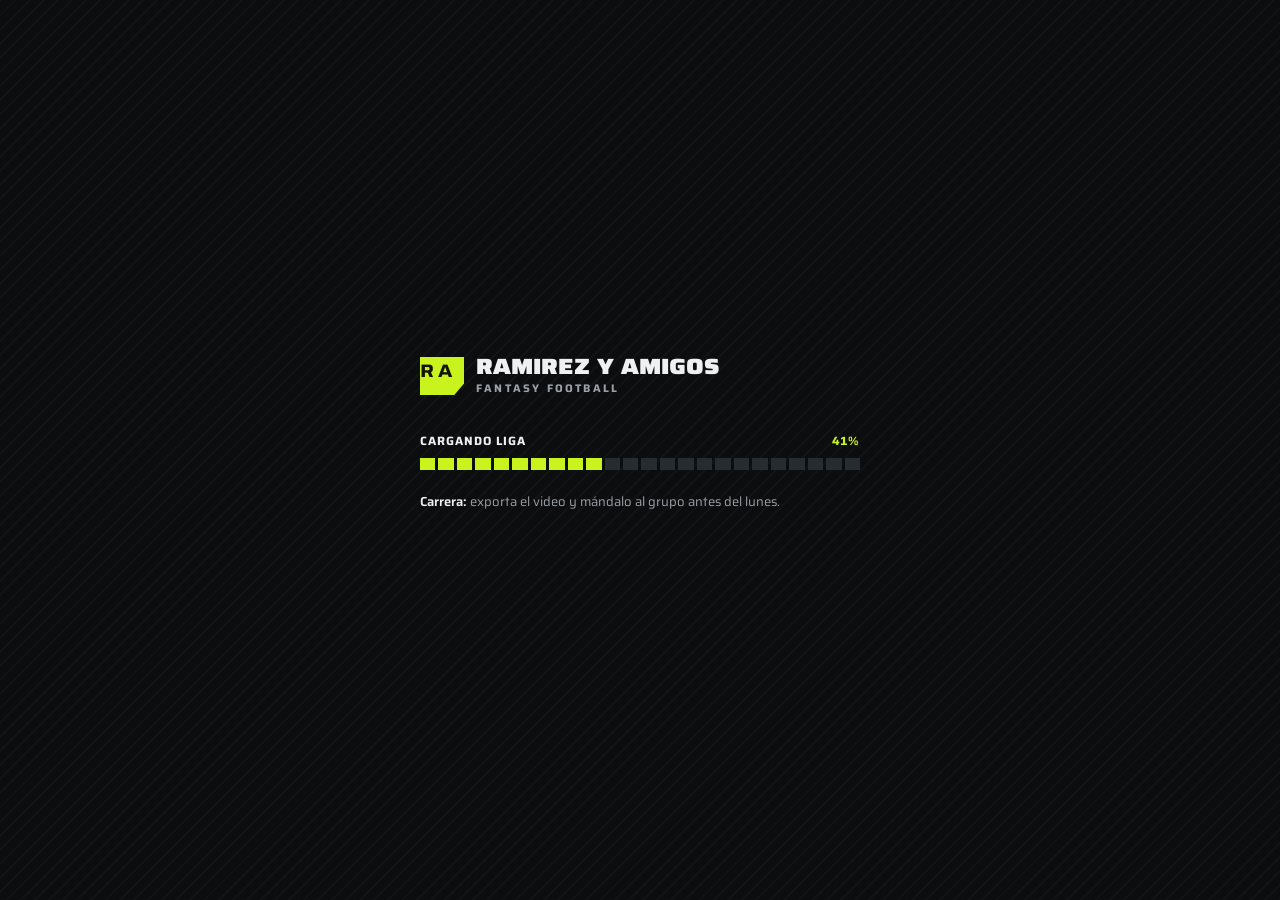
==== commit da0a6345: "Merge main into user-input: RA dashboard theme, race chart, export options - index.html: main's dash" ====
--- a/index.html
+++ b/index.html
@@ -73,7 +73,7 @@
   .nav a{
     position:relative; display:flex; align-items:center; gap:8px; padding:0 16px;
     text-decoration:none; font-stretch:115%; font-weight:700; font-size:12px; letter-spacing:.06em;
-    text-transform:uppercase; color:var(--dim); transition:color .2s;
+    text-transform:uppercase; color:var(--dim); transition:color .2s; white-space:nowrap;
   }
   .nav a svg{width:15px; height:15px;}
   .nav a::after{
@@ -159,7 +159,7 @@
   .tabs button.is-on{color:var(--text);}
   .tabs__ink{position:absolute; bottom:-1px; left:0; height:2px; background:var(--lime);}
 
-  .tools{display:grid; grid-template-columns:repeat(3,1fr); gap:14px;}
+  .tools{display:grid; grid-template-columns:repeat(4,1fr); gap:14px;}
   .tool{
     position:relative; overflow:hidden; display:flex; flex-direction:column;
     background:var(--surface-3) var(--stripes); padding:18px; min-height:236px;
@@ -260,18 +260,21 @@
       <nav class="nav" aria-label="Herramientas">
         <a class="is-current" href="index.html">
           <svg viewBox="0 0 24 24" fill="currentColor"><path d="M12 3 2 11h3v9h5v-6h4v6h5v-9h3z"/></svg>Inicio</a>
+        <a href="portal.html">
+          <svg viewBox="0 0 24 24" fill="currentColor"><path d="M12 2a5 5 0 1 1 0 10 5 5 0 0 1 0-10zm0 12c5 0 9 2.5 9 6v2H3v-2c0-3.5 4-6 9-6z"/></svg>Mi Portal</a>
         <a href="fantasy_standings.html">
           <svg viewBox="0 0 24 24" fill="currentColor"><path d="M7 3h10v3h4v3a5 5 0 0 1-5 5h-.3A5 5 0 0 1 13 16.9V19h4v2H7v-2h4v-2.1A5 5 0 0 1 8.3 14H8a5 5 0 0 1-5-5V6h4zm10 5v4a3 3 0 0 0 2-3V8zM5 8v1a3 3 0 0 0 2 3V8z"/></svg>Standings</a>
         <a href="survivor-league_new.html">
-          <svg viewBox="0 0 24 24" fill="currentColor"><path d="M12 2l8 3v6c0 5-3.4 9.3-8 11-4.6-1.7-8-6-8-11V5z"/></svg>Survivor</a>
+          <svg viewBox="0 0 24 24" fill="currentColor"><path d="M12 2l8 3v6c0 5-3.4 9.3-8 11-4.6-1.7-8-6-8-11V5z"/></svg>Admin</a>
         <a href="race.html">
           <svg viewBox="0 0 24 24" fill="none" stroke="currentColor" stroke-width="2.4"><path d="M3 17l6-6 4 4 8-8"/></svg>Carrera</a>
       </nav>
       <span class="season-pill">Temporada 2026</span>
     </header>
     <div class="subnav">
+      <a href="portal.html">Mis picks</a>
       <a href="fantasy_standings.html">Póster de posiciones</a>
-      <a href="survivor-league_new.html">Tabla del survivor</a>
+      <a href="survivor-league_new.html">Survivor · Admin</a>
       <a href="race.html">Video de la carrera</a>
     </div>
 
@@ -296,7 +299,7 @@
               <div class="tile__lbl mk">Eliminados</div>
             </div>
           </div>
-          <a class="btn wide-btn" href="survivor-league_new.html">Ver tabla del survivor
+          <a class="btn wide-btn" href="portal.html">Hacer mis picks
             <svg viewBox="0 0 10 10" fill="none" stroke="currentColor" stroke-width="2"><path d="M3 1l4 4-4 4"/></svg></a>
           <div class="meta" id="metaLine">Los datos se leen de lo que guardaron las herramientas en este navegador.</div>
         </div>
@@ -314,7 +317,9 @@
           <div class="badges">
             <a class="hex" href="fantasy_standings.html" title="Fantasy Standings">
               <svg viewBox="0 0 24 24" fill="currentColor"><path d="M7 3h10v3h4v3a5 5 0 0 1-5 5h-.3A5 5 0 0 1 13 16.9V19h4v2H7v-2h4v-2.1A5 5 0 0 1 8.3 14H8a5 5 0 0 1-5-5V6h4z"/></svg></a>
-            <a class="hex" href="survivor-league_new.html" title="Survivor League">
+            <a class="hex" href="portal.html" title="Mi Portal">
+              <svg viewBox="0 0 24 24" fill="currentColor"><path d="M12 2a5 5 0 1 1 0 10 5 5 0 0 1 0-10zm0 12c5 0 9 2.5 9 6v2H3v-2c0-3.5 4-6 9-6z"/></svg></a>
+            <a class="hex" href="survivor-league_new.html" title="Survivor · Admin">
               <svg viewBox="0 0 24 24" fill="currentColor"><path d="M12 2l8 3v6c0 5-3.4 9.3-8 11-4.6-1.7-8-6-8-11V5z"/></svg></a>
             <a class="hex" href="race.html" title="Carrera de Posiciones">
               <svg viewBox="0 0 24 24" fill="none" stroke="currentColor" stroke-width="3"><path d="M3 17l6-6 4 4 8-8"/></svg></a>
@@ -336,9 +341,9 @@
             </div>
           </div>
           <div class="next">
-            <div class="next__row"><span class="mk">Siguiente paso</span><a href="fantasy_standings.html">Abrir</a></div>
-            <div class="next__title wide" id="nextTitle">Póster de la semana</div>
-            <div class="next__meta"><span>Google Sheet → PNG</span><span id="nextWeek"></span></div>
+            <div class="next__row"><span class="mk">Siguiente paso</span><a href="portal.html">Abrir</a></div>
+            <div class="next__title wide" id="nextTitle">Tus picks de la semana</div>
+            <div class="next__meta"><span>Survivor + Pick'em</span><span id="nextWeek"></span></div>
           </div>
         </div>
       </section>
@@ -350,6 +355,15 @@
       </div>
 
       <section class="tools">
+        <a class="tool tool--featured" href="portal.html">
+          <div class="tool__flag">Jugadores</div>
+          <h2 class="tool__title wide">Mi Portal</h2>
+          <div class="tool__place"><svg viewBox="0 0 12 12" fill="currentColor"><path d="M6 0a4 4 0 0 0-4 4c0 3 4 8 4 8s4-5 4-8a4 4 0 0 0-4-4zm0 5.5a1.5 1.5 0 1 1 0-3 1.5 1.5 0 0 1 0 3z"/></svg>Entra con tu cuenta</div>
+          <div class="chips"><span>Survivor</span><span>Pick'em</span><span>Elo</span></div>
+          <div class="tool__line mk">Tus picks, vidas, tarjeta y posiciones</div>
+          <div class="tool__foot"><span>Cada pick cierra al kickoff</span>
+            <span class="btn btn--lime">Entrar <svg viewBox="0 0 10 10" fill="none" stroke="currentColor" stroke-width="2"><path d="M3 1l4 4-4 4"/></svg></span></div>
+        </a>
         <a class="tool" href="fantasy_standings.html">
           <h2 class="tool__title wide">Fantasy Standings</h2>
           <div class="tool__place"><svg viewBox="0 0 12 12" fill="currentColor"><path d="M6 0a4 4 0 0 0-4 4c0 3 4 8 4 8s4-5 4-8a4 4 0 0 0-4-4zm0 5.5a1.5 1.5 0 1 1 0-3 1.5 1.5 0 0 1 0 3z"/></svg>Desde tu Google Sheet</div>
@@ -358,14 +372,14 @@
           <div class="tool__foot"><span>Lista o dos columnas</span>
             <span class="btn">Abrir herramienta <svg viewBox="0 0 10 10" fill="none" stroke="currentColor" stroke-width="2"><path d="M3 1l4 4-4 4"/></svg></span></div>
         </a>
-        <a class="tool tool--featured" href="survivor-league_new.html">
-          <div class="tool__flag">Destacado</div>
-          <h2 class="tool__title wide">Survivor League</h2>
+        <a class="tool" href="survivor-league_new.html">
+          <div class="tool__flag">Solo admins</div>
+          <h2 class="tool__title wide">Survivor · Admin</h2>
           <div class="tool__place"><svg viewBox="0 0 12 12" fill="currentColor"><path d="M6 0a4 4 0 0 0-4 4c0 3 4 8 4 8s4-5 4-8a4 4 0 0 0-4-4zm0 5.5a1.5 1.5 0 1 1 0-3 1.5 1.5 0 0 1 0 3z"/></svg>Quiniela de eliminación</div>
           <div class="chips"><span>Picks</span><span>Vidas</span><span>Tarjetas</span></div>
           <div class="tool__line mk">Picks, eliminaciones y póster semanal</div>
-          <div class="tool__foot"><span id="survFoot">Un equipo por semana</span>
-            <span class="btn btn--lime">Abrir herramienta <svg viewBox="0 0 10 10" fill="none" stroke="currentColor" stroke-width="2"><path d="M3 1l4 4-4 4"/></svg></span></div>
+          <div class="tool__foot"><span id="survFoot">Resultados y publicar</span>
+            <span class="btn">Abrir herramienta <svg viewBox="0 0 10 10" fill="none" stroke="currentColor" stroke-width="2"><path d="M3 1l4 4-4 4"/></svg></span></div>
         </a>
         <a class="tool" href="race.html">
           <h2 class="tool__title wide">Carrera de Posiciones</h2>
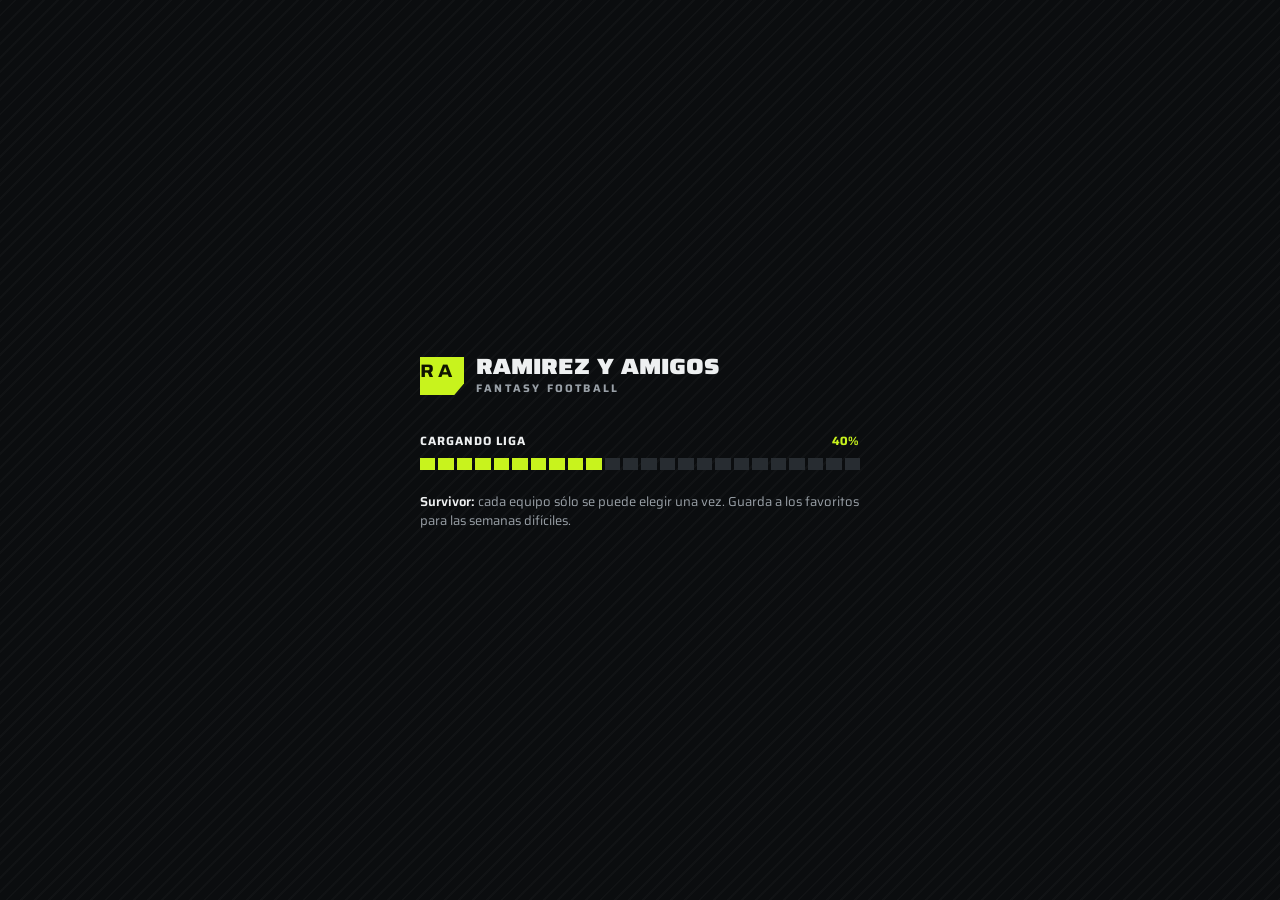
==== commit 001677ae: "Add portal preview with fake login and a view toggle on the home page - index.html: "Vista portal" s" ====
--- a/index.html
+++ b/index.html
@@ -73,13 +73,14 @@
   .nav a{
     position:relative; display:flex; align-items:center; gap:8px; padding:0 16px;
     text-decoration:none; font-stretch:115%; font-weight:700; font-size:12px; letter-spacing:.06em;
-    text-transform:uppercase; color:var(--dim); transition:color .2s; white-space:nowrap;
+    text-transform:uppercase; color:var(--dim); transition:color .2s;
   }
   .nav a svg{width:15px; height:15px;}
   .nav a::after{
     content:""; position:absolute; left:12px; right:12px; top:0; height:3px; background:var(--lime);
     transform:scaleX(0); transition:transform .3s cubic-bezier(.7,0,.2,1);
   }
+  .nav a{white-space:nowrap;}
   .nav a:hover, .nav a.is-current{color:var(--text);}
   .nav a:hover::after, .nav a.is-current::after{transform:scaleX(1);}
   .season-pill{
@@ -159,7 +160,7 @@
   .tabs button.is-on{color:var(--text);}
   .tabs__ink{position:absolute; bottom:-1px; left:0; height:2px; background:var(--lime);}
 
-  .tools{display:grid; grid-template-columns:repeat(4,1fr); gap:14px;}
+  .tools{display:grid; grid-template-columns:repeat(3,1fr); gap:14px;}
   .tool{
     position:relative; overflow:hidden; display:flex; flex-direction:column;
     background:var(--surface-3) var(--stripes); padding:18px; min-height:236px;
@@ -202,6 +203,38 @@
   .btn--lime{background:var(--lime);}
   .btn--lime::before{background:#fff;}
 
+  /* ───────── Vista: clásica (Excel) o portal de jugadores (vista previa) ─────────
+     Sólo cambia qué se muestra en la portada; los resultados siguen saliendo de las herramientas actuales. */
+  body:not(.mode-portal) .only-portal{display:none !important;}
+  body.mode-portal .only-classic{display:none !important;}
+  .view-switch{
+    align-self:center; display:inline-flex; align-items:center; gap:10px; margin-right:14px; cursor:pointer; user-select:none;
+    font-stretch:115%; font-weight:700; font-size:11px; letter-spacing:.06em; text-transform:uppercase; color:var(--dim); white-space:nowrap;
+  }
+  .view-switch input{position:absolute; opacity:0; width:1px; height:1px;}
+  /* Interruptor rectangular: la ficha se desliza y el riel se llena de lima (patrón uiverse) */
+  .view-switch__track{
+    position:relative; width:46px; height:24px; background:var(--surface-3); box-shadow:inset 0 0 0 1px var(--line);
+    transition:background-color .3s ease;
+  }
+  .view-switch__track::before{
+    content:""; position:absolute; inset:0; background:var(--lime); transform:scaleX(0); transform-origin:left;
+    transition:transform .35s cubic-bezier(.7,0,.2,1);
+  }
+  .view-switch__track::after{
+    content:""; position:absolute; top:4px; left:4px; width:16px; height:16px; background:var(--text);
+    transition:transform .35s cubic-bezier(.7,0,.2,1), background-color .3s ease;
+  }
+  .view-switch input:checked + .view-switch__track::before{transform:scaleX(1);}
+  .view-switch input:checked + .view-switch__track::after{transform:translateX(22px); background:var(--lime-ink);}
+  .view-switch input:focus-visible + .view-switch__track{outline:2px solid var(--lime); outline-offset:2px;}
+  .view-switch b{color:var(--text); font-weight:800;}
+  .preview-flag{
+    display:inline-block; margin-left:6px; padding:1px 5px; vertical-align:2px;
+    font-size:9px; font-weight:800; letter-spacing:.08em; background:var(--lime); color:var(--lime-ink); font-stretch:115%;
+  }
+  .tools--portal{grid-template-columns:repeat(4,1fr);}
+
   /* ───────── Pantalla de carga ───────── */
   .loader{
     position:fixed; inset:0; z-index:50; display:grid; place-items:center;
@@ -219,10 +252,16 @@
   .loader__tip b{color:var(--text); font-weight:600;}
   .loader.is-gone{display:none;}
 
+  @media (max-width:1180px){
+    .role{display:none;}
+    .view-switch > span:first-child{display:none;}
+    .nav a{padding:0 10px;}
+    .nav a svg{display:none;}
+  }
   @media (max-width:1020px){
     .overview{grid-template-columns:1fr 1fr;}
     .overview > :last-child{grid-column:1 / -1;}
-    .tools{grid-template-columns:1fr 1fr;}
+    .tools, .tools--portal{grid-template-columns:1fr 1fr;}
   }
   @media (max-width:760px){
     .topbar{flex-wrap:wrap;}
@@ -231,7 +270,8 @@
     .nav a{padding:0 12px;}
     .season-pill{margin-left:auto;}
     .subnav{gap:16px; flex-wrap:wrap;}
-    .overview, .tools{grid-template-columns:1fr;}
+    .overview, .tools, .tools--portal{grid-template-columns:1fr;}
+    .view-switch span:not(.view-switch__track){display:none;}
   }
   @media (max-width:420px){ .brand__name span{display:none;} .tile__num{font-size:24px;} }
 </style>
@@ -260,21 +300,26 @@
       <nav class="nav" aria-label="Herramientas">
         <a class="is-current" href="index.html">
           <svg viewBox="0 0 24 24" fill="currentColor"><path d="M12 3 2 11h3v9h5v-6h4v6h5v-9h3z"/></svg>Inicio</a>
-        <a href="portal.html">
+        <a class="only-portal" href="portal.html">
           <svg viewBox="0 0 24 24" fill="currentColor"><path d="M12 2a5 5 0 1 1 0 10 5 5 0 0 1 0-10zm0 12c5 0 9 2.5 9 6v2H3v-2c0-3.5 4-6 9-6z"/></svg>Mi Portal</a>
         <a href="fantasy_standings.html">
           <svg viewBox="0 0 24 24" fill="currentColor"><path d="M7 3h10v3h4v3a5 5 0 0 1-5 5h-.3A5 5 0 0 1 13 16.9V19h4v2H7v-2h4v-2.1A5 5 0 0 1 8.3 14H8a5 5 0 0 1-5-5V6h4zm10 5v4a3 3 0 0 0 2-3V8zM5 8v1a3 3 0 0 0 2 3V8z"/></svg>Standings</a>
         <a href="survivor-league_new.html">
-          <svg viewBox="0 0 24 24" fill="currentColor"><path d="M12 2l8 3v6c0 5-3.4 9.3-8 11-4.6-1.7-8-6-8-11V5z"/></svg>Admin</a>
+          <svg viewBox="0 0 24 24" fill="currentColor"><path d="M12 2l8 3v6c0 5-3.4 9.3-8 11-4.6-1.7-8-6-8-11V5z"/></svg>Survivor</a>
         <a href="race.html">
           <svg viewBox="0 0 24 24" fill="none" stroke="currentColor" stroke-width="2.4"><path d="M3 17l6-6 4 4 8-8"/></svg>Carrera</a>
       </nav>
+      <label class="view-switch" title="Muestra cómo se verá la liga con el portal de jugadores. Los resultados siguen saliendo de las herramientas actuales.">
+        <span>Vista portal</span>
+        <input type="checkbox" id="viewSwitch">
+        <span class="view-switch__track" aria-hidden="true"></span>
+      </label>
       <span class="season-pill">Temporada 2026</span>
     </header>
     <div class="subnav">
-      <a href="portal.html">Mis picks</a>
+      <a class="only-portal" href="portal.html">Mis picks <span class="preview-flag">Vista previa</span></a>
       <a href="fantasy_standings.html">Póster de posiciones</a>
-      <a href="survivor-league_new.html">Survivor · Admin</a>
+      <a href="survivor-league_new.html">Tabla del survivor</a>
       <a href="race.html">Video de la carrera</a>
     </div>
 
@@ -299,7 +344,9 @@
               <div class="tile__lbl mk">Eliminados</div>
             </div>
           </div>
-          <a class="btn wide-btn" href="portal.html">Hacer mis picks
+          <a class="btn wide-btn only-classic" href="survivor-league_new.html">Ver tabla del survivor
+            <svg viewBox="0 0 10 10" fill="none" stroke="currentColor" stroke-width="2"><path d="M3 1l4 4-4 4"/></svg></a>
+          <a class="btn wide-btn only-portal" href="portal.html">Hacer mis picks
             <svg viewBox="0 0 10 10" fill="none" stroke="currentColor" stroke-width="2"><path d="M3 1l4 4-4 4"/></svg></a>
           <div class="meta" id="metaLine">Los datos se leen de lo que guardaron las herramientas en este navegador.</div>
         </div>
@@ -315,11 +362,11 @@
           <div class="segs-legend"><span>Semana 1</span><span id="lvlLeft">Semana 18</span></div>
           <div class="block-head mk" style="margin-top:22px;">Herramientas</div>
           <div class="badges">
+            <a class="hex only-portal" href="portal.html" title="Mi Portal (vista previa)">
+              <svg viewBox="0 0 24 24" fill="currentColor"><path d="M12 2a5 5 0 1 1 0 10 5 5 0 0 1 0-10zm0 12c5 0 9 2.5 9 6v2H3v-2c0-3.5 4-6 9-6z"/></svg></a>
             <a class="hex" href="fantasy_standings.html" title="Fantasy Standings">
               <svg viewBox="0 0 24 24" fill="currentColor"><path d="M7 3h10v3h4v3a5 5 0 0 1-5 5h-.3A5 5 0 0 1 13 16.9V19h4v2H7v-2h4v-2.1A5 5 0 0 1 8.3 14H8a5 5 0 0 1-5-5V6h4z"/></svg></a>
-            <a class="hex" href="portal.html" title="Mi Portal">
-              <svg viewBox="0 0 24 24" fill="currentColor"><path d="M12 2a5 5 0 1 1 0 10 5 5 0 0 1 0-10zm0 12c5 0 9 2.5 9 6v2H3v-2c0-3.5 4-6 9-6z"/></svg></a>
-            <a class="hex" href="survivor-league_new.html" title="Survivor · Admin">
+            <a class="hex" href="survivor-league_new.html" title="Survivor League">
               <svg viewBox="0 0 24 24" fill="currentColor"><path d="M12 2l8 3v6c0 5-3.4 9.3-8 11-4.6-1.7-8-6-8-11V5z"/></svg></a>
             <a class="hex" href="race.html" title="Carrera de Posiciones">
               <svg viewBox="0 0 24 24" fill="none" stroke="currentColor" stroke-width="3"><path d="M3 17l6-6 4 4 8-8"/></svg></a>
@@ -340,10 +387,15 @@
               </div>
             </div>
           </div>
-          <div class="next">
+          <div class="next only-portal">
             <div class="next__row"><span class="mk">Siguiente paso</span><a href="portal.html">Abrir</a></div>
-            <div class="next__title wide" id="nextTitle">Tus picks de la semana</div>
-            <div class="next__meta"><span>Survivor + Pick'em</span><span id="nextWeek"></span></div>
+            <div class="next__title wide">Tus picks de la semana</div>
+            <div class="next__meta"><span>Survivor + Pick'em</span><span>Vista previa</span></div>
+          </div>
+          <div class="next only-classic">
+            <div class="next__row"><span class="mk">Siguiente paso</span><a href="fantasy_standings.html">Abrir</a></div>
+            <div class="next__title wide" id="nextTitle">Póster de la semana</div>
+            <div class="next__meta"><span>Google Sheet → PNG</span><span id="nextWeek"></span></div>
           </div>
         </div>
       </section>
@@ -354,15 +406,15 @@
         <span class="tabs__ink" id="tabsInk"></span>
       </div>
 
-      <section class="tools">
-        <a class="tool tool--featured" href="portal.html">
-          <div class="tool__flag">Jugadores</div>
+      <section class="tools" id="toolsGrid">
+        <a class="tool tool--featured only-portal" href="portal.html">
+          <div class="tool__flag">Vista previa</div>
           <h2 class="tool__title wide">Mi Portal</h2>
-          <div class="tool__place"><svg viewBox="0 0 12 12" fill="currentColor"><path d="M6 0a4 4 0 0 0-4 4c0 3 4 8 4 8s4-5 4-8a4 4 0 0 0-4-4zm0 5.5a1.5 1.5 0 1 1 0-3 1.5 1.5 0 0 1 0 3z"/></svg>Entra con tu cuenta</div>
+          <div class="tool__place"><svg viewBox="0 0 12 12" fill="currentColor"><path d="M6 0a4 4 0 0 0-4 4c0 3 4 8 4 8s4-5 4-8a4 4 0 0 0-4-4zm0 5.5a1.5 1.5 0 1 1 0-3 1.5 1.5 0 0 1 0 3z"/></svg>Login de prueba</div>
           <div class="chips"><span>Survivor</span><span>Pick'em</span><span>Elo</span></div>
-          <div class="tool__line mk">Tus picks, vidas, tarjeta y posiciones</div>
-          <div class="tool__foot"><span>Cada pick cierra al kickoff</span>
-            <span class="btn btn--lime">Entrar <svg viewBox="0 0 10 10" fill="none" stroke="currentColor" stroke-width="2"><path d="M3 1l4 4-4 4"/></svg></span></div>
+          <div class="tool__line mk">Así verán los jugadores sus picks y tablas</div>
+          <div class="tool__foot"><span>Entra como cualquier jugador</span>
+            <span class="btn btn--lime">Probar <svg viewBox="0 0 10 10" fill="none" stroke="currentColor" stroke-width="2"><path d="M3 1l4 4-4 4"/></svg></span></div>
         </a>
         <a class="tool" href="fantasy_standings.html">
           <h2 class="tool__title wide">Fantasy Standings</h2>
@@ -372,14 +424,14 @@
           <div class="tool__foot"><span>Lista o dos columnas</span>
             <span class="btn">Abrir herramienta <svg viewBox="0 0 10 10" fill="none" stroke="currentColor" stroke-width="2"><path d="M3 1l4 4-4 4"/></svg></span></div>
         </a>
-        <a class="tool" href="survivor-league_new.html">
-          <div class="tool__flag">Solo admins</div>
-          <h2 class="tool__title wide">Survivor · Admin</h2>
+        <a class="tool tool--featured" href="survivor-league_new.html">
+          <div class="tool__flag">Destacado</div>
+          <h2 class="tool__title wide">Survivor League</h2>
           <div class="tool__place"><svg viewBox="0 0 12 12" fill="currentColor"><path d="M6 0a4 4 0 0 0-4 4c0 3 4 8 4 8s4-5 4-8a4 4 0 0 0-4-4zm0 5.5a1.5 1.5 0 1 1 0-3 1.5 1.5 0 0 1 0 3z"/></svg>Quiniela de eliminación</div>
           <div class="chips"><span>Picks</span><span>Vidas</span><span>Tarjetas</span></div>
           <div class="tool__line mk">Picks, eliminaciones y póster semanal</div>
-          <div class="tool__foot"><span id="survFoot">Resultados y publicar</span>
-            <span class="btn">Abrir herramienta <svg viewBox="0 0 10 10" fill="none" stroke="currentColor" stroke-width="2"><path d="M3 1l4 4-4 4"/></svg></span></div>
+          <div class="tool__foot"><span id="survFoot">Un equipo por semana</span>
+            <span class="btn btn--lime">Abrir herramienta <svg viewBox="0 0 10 10" fill="none" stroke="currentColor" stroke-width="2"><path d="M3 1l4 4-4 4"/></svg></span></div>
         </a>
         <a class="tool" href="race.html">
           <h2 class="tool__title wide">Carrera de Posiciones</h2>
@@ -405,6 +457,23 @@
   ];
   var $ = function(id){ return document.getElementById(id); };
   function read(key){ try { return JSON.parse(localStorage.getItem(key) || 'null'); } catch(e){ return null; } }
+
+  // ───── Vista portal (vista previa) o clásica; se recuerda en este navegador ─────
+  var VIEW_KEY = 'ra-view-mode';
+  function setView(portal){
+    document.body.classList.toggle('mode-portal', portal);
+    $('toolsGrid').classList.toggle('tools--portal', portal);
+    $('viewSwitch').checked = portal;
+  }
+  setView(read(VIEW_KEY) === 'portal');
+  $('viewSwitch').addEventListener('change', function(e){
+    try { localStorage.setItem(VIEW_KEY, JSON.stringify(e.target.checked ? 'portal' : 'classic')); } catch(err){}
+    setView(e.target.checked);
+    if (window.gsap && !window.matchMedia('(prefers-reduced-motion: reduce)').matches){
+      gsap.fromTo('.tool:not([style*="display: none"]), .only-portal', {y:16, opacity:0},
+        {y:0, opacity:1, duration:.5, stagger:.05, ease:'expo.out', clearProps:'transform,opacity', overwrite:true});
+    }
+  });
 
   // ───── Datos reales guardados por las herramientas ─────
   var fantasy = read('fantasy-poster-core') || {};
